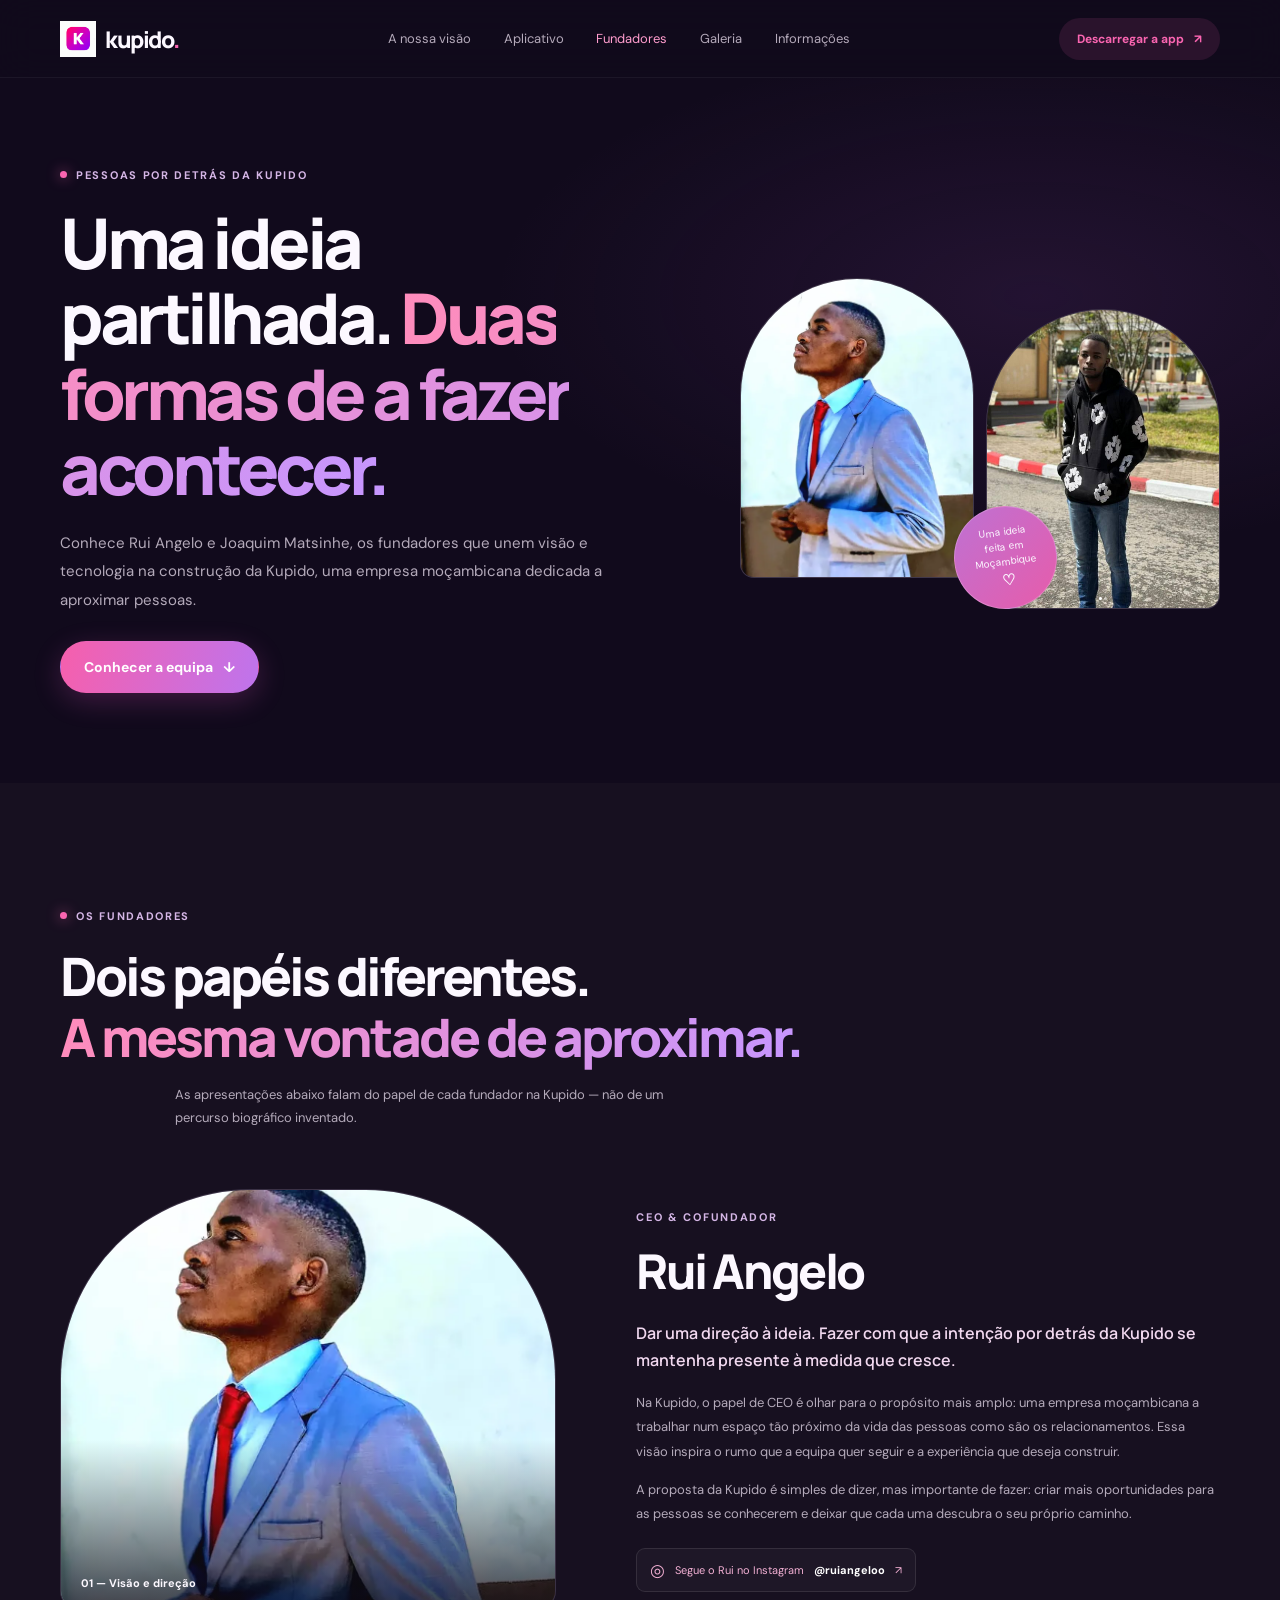
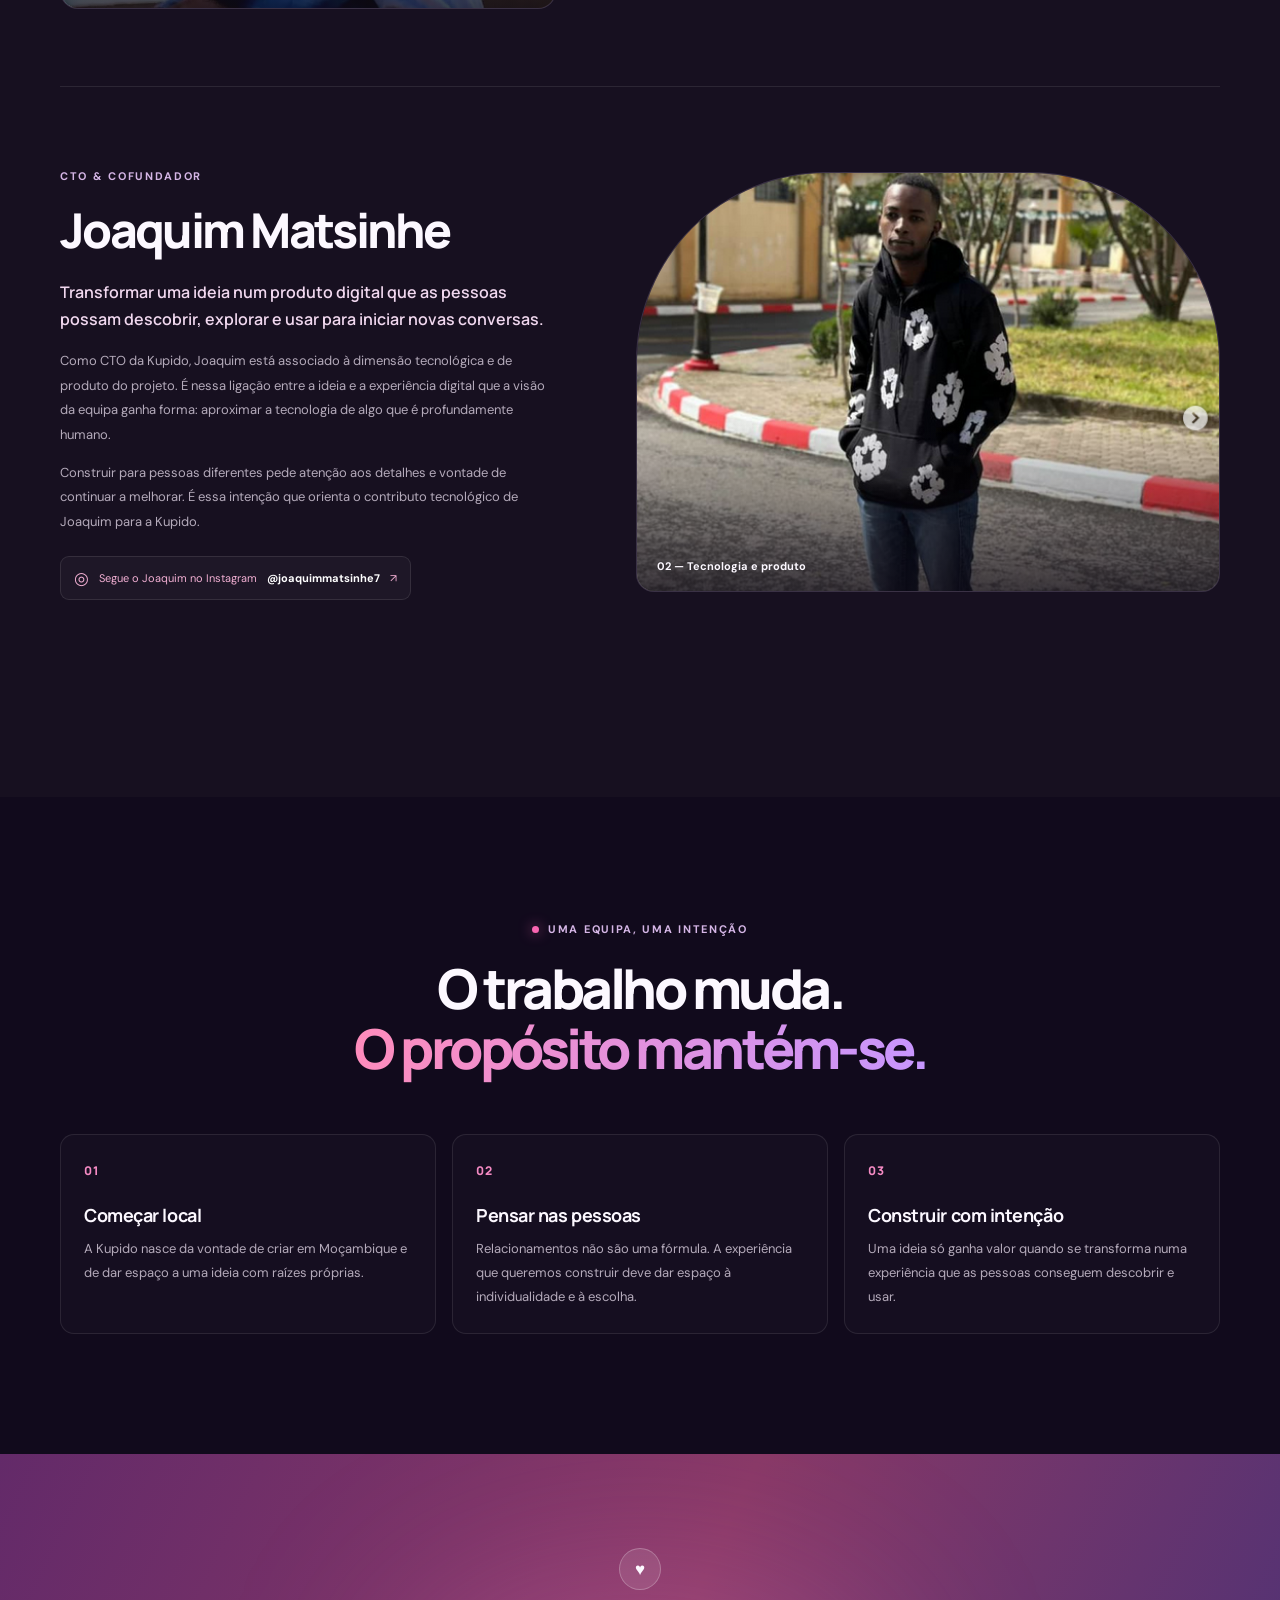
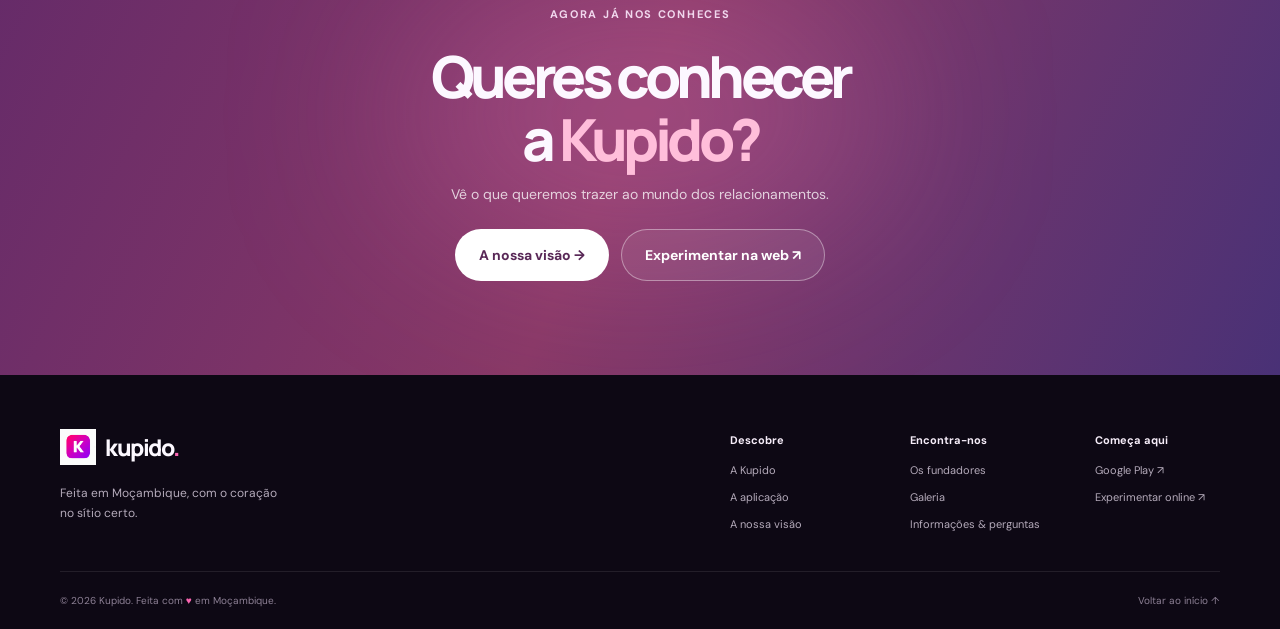
==== equipa.html @ 5e37ee98 "Add files via upload" ====
<!DOCTYPE html>
<html lang="pt-MZ">
<head>
  <meta charset="UTF-8">
  <meta name="viewport" content="width=device-width, initial-scale=1">
  <meta name="theme-color" content="#110a1c">
  <meta name="description" content="Conhece Rui Angelo, CEO da Kupido, e Joaquim Matsinhe, CTO. Dois fundadores moçambicanos a construir uma aplicação para aproximar pessoas.">
  <title>Os fundadores — Kupido</title>
  <link rel="icon" href="img-add/logo.ico">
  <link rel="preconnect" href="https://fonts.googleapis.com">
  <link rel="preconnect" href="https://fonts.gstatic.com" crossorigin>
  <link href="https://fonts.googleapis.com/css2?family=DM+Sans:wght@400;500;600;700&family=Manrope:wght@400;500;600;700;800&display=swap" rel="stylesheet">
  <link rel="stylesheet" href="styles.css">
  <script src="script.js" defer></script>
</head>
<body>
  <a class="skip-link" href="#conteudo">Saltar para o conteúdo</a>
  <header class="site-header"><div class="container header-inner">
    <a class="brand" href="index.html" aria-label="Kupido — início"><span class="brand-mark" aria-hidden="true"><svg viewBox="0 0 40 40" fill="none"><path d="M20 34S5 25.1 5 14.8A8.4 8.4 0 0 1 20 10a8.4 8.4 0 0 1 15 4.8C35 25.1 20 34 20 34Z" fill="currentColor"/><path d="m12.5 19.5 5 5 10-11" stroke="#190E24" stroke-width="2.8" stroke-linecap="round" stroke-linejoin="round"/></svg></span><span class="brand-name">kupido<span>.</span></span></a>
    <button class="menu-toggle" type="button" aria-label="Abrir menu" aria-expanded="false" aria-controls="site-nav"><span></span><span></span></button>
    <nav class="site-nav" id="site-nav" aria-label="Navegação principal"><a href="o-que-queremos.html">A nossa visão</a><a href="index.html#aplicativo">Aplicativo</a><a href="equipa.html" aria-current="page">Fundadores</a><a href="galeria.html">Galeria</a><a href="informacoes.html">Informações</a><div class="mobile-nav-actions"><a class="button button-primary" href="https://play.google.com/store/apps/details?id=com.kupidosocial.app&amp;pcampaignid=web_share" target="_blank" rel="noopener noreferrer">Google Play <span aria-hidden="true">↗</span></a><a class="button button-ghost" href="https://app-kupido-01.vercel.app/" target="_blank" rel="noopener noreferrer">Versão web <span aria-hidden="true">↗</span></a></div></nav>
    <a class="button button-small header-cta" href="https://play.google.com/store/apps/details?id=com.kupidosocial.app&amp;pcampaignid=web_share" target="_blank" rel="noopener noreferrer">Descarregar a app <span aria-hidden="true">↗</span></a>
  </div></header>
  <main id="conteudo">
    <section class="inner-hero team-hero"><div class="container inner-hero-grid"><div><p class="eyebrow"><span class="eyebrow-dot"></span> Pessoas por detrás da Kupido</p><h1>Uma ideia partilhada. <span class="accent-text">Duas formas de a fazer acontecer.</span></h1><p>Conhece Rui Angelo e Joaquim Matsinhe, os fundadores que unem visão e tecnologia na construção da Kupido, uma empresa moçambicana dedicada a aproximar pessoas.</p><a class="button button-primary" href="#fundadores">Conhecer a equipa <span aria-hidden="true">↓</span></a></div><div class="team-hero-visual"><img src="img-adim/CEO.png" alt="Rui Angelo, CEO da Kupido"><img src="img-adim/img-CTO.png" alt="Joaquim Matsinhe, CTO da Kupido"><span class="team-hero-badge">Uma ideia<br>feita em Moçambique <b>♡</b></span></div></div></section>
    <section class="section founders-section" id="fundadores"><div class="container"><div class="section-heading"><p class="eyebrow"><span class="eyebrow-dot"></span> Os fundadores</p><h2>Dois papéis diferentes.<br><span class="accent-text">A mesma vontade de aproximar.</span></h2><p>As apresentações abaixo falam do papel de cada fundador na Kupido — não de um percurso biográfico inventado.</p></div>
      <article class="founder-profile"><div class="founder-photo founder-photo-ceo"><img src="img-adim/CEO.png" alt="Retrato de Rui Angelo, CEO e cofundador da Kupido" loading="lazy"><span class="founder-photo-caption">01 — Visão e direção</span></div><div class="founder-copy"><p class="eyebrow">CEO &amp; cofundador</p><h3>Rui Angelo</h3><p class="founder-lead">Dar uma direção à ideia. Fazer com que a intenção por detrás da Kupido se mantenha presente à medida que cresce.</p><p>Na Kupido, o papel de CEO é olhar para o propósito mais amplo: uma empresa moçambicana a trabalhar num espaço tão próximo da vida das pessoas como são os relacionamentos. Essa visão inspira o rumo que a equipa quer seguir e a experiência que deseja construir.</p><p>A proposta da Kupido é simples de dizer, mas importante de fazer: criar mais oportunidades para as pessoas se conhecerem e deixar que cada uma descubra o seu próprio caminho.</p><a class="instagram-link" href="https://www.instagram.com/ruiangeloo/" target="_blank" rel="noopener noreferrer"><span class="instagram-icon" aria-hidden="true">◎</span> Segue o Rui no Instagram <strong>@ruiangeloo</strong><span aria-hidden="true">↗</span></a></div></article>
      <article class="founder-profile founder-profile-reverse"><div class="founder-photo founder-photo-cto"><img src="img-adim/img-CTO.png" alt="Retrato de Joaquim Matsinhe, CTO e cofundador da Kupido" loading="lazy"><span class="founder-photo-caption">02 — Tecnologia e produto</span></div><div class="founder-copy"><p class="eyebrow">CTO &amp; cofundador</p><h3>Joaquim Matsinhe</h3><p class="founder-lead">Transformar uma ideia num produto digital que as pessoas possam descobrir, explorar e usar para iniciar novas conversas.</p><p>Como CTO da Kupido, Joaquim está associado à dimensão tecnológica e de produto do projeto. É nessa ligação entre a ideia e a experiência digital que a visão da equipa ganha forma: aproximar a tecnologia de algo que é profundamente humano.</p><p>Construir para pessoas diferentes pede atenção aos detalhes e vontade de continuar a melhorar. É essa intenção que orienta o contributo tecnológico de Joaquim para a Kupido.</p><a class="instagram-link" href="https://www.instagram.com/joaquimmatsinhe7/" target="_blank" rel="noopener noreferrer"><span class="instagram-icon" aria-hidden="true">◎</span> Segue o Joaquim no Instagram <strong>@joaquimmatsinhe7</strong><span aria-hidden="true">↗</span></a></div></article>
    </div></section>
    <section class="section founders-values"><div class="container"><div class="section-heading centered-heading"><p class="eyebrow"><span class="eyebrow-dot"></span> Uma equipa, uma intenção</p><h2>O trabalho muda.<br><span class="accent-text">O propósito mantém-se.</span></h2></div><div class="founder-values-grid"><article><span>01</span><h3>Começar local</h3><p>A Kupido nasce da vontade de criar em Moçambique e de dar espaço a uma ideia com raízes próprias.</p></article><article><span>02</span><h3>Pensar nas pessoas</h3><p>Relacionamentos não são uma fórmula. A experiência que queremos construir deve dar espaço à individualidade e à escolha.</p></article><article><span>03</span><h3>Construir com intenção</h3><p>Uma ideia só ganha valor quando se transforma numa experiência que as pessoas conseguem descobrir e usar.</p></article></div></div></section>
    <section class="section section-cta"><div class="cta-glow" aria-hidden="true"></div><div class="container cta-inner"><span class="cta-heart" aria-hidden="true">♥</span><p class="eyebrow">Agora já nos conheces</p><h2>Queres conhecer<br>a <span>Kupido?</span></h2><p>Vê o que queremos trazer ao mundo dos relacionamentos.</p><div class="hero-actions cta-actions"><a class="button button-light" href="o-que-queremos.html">A nossa visão →</a><a class="button button-outline-light" href="https://app-kupido-01.vercel.app/" target="_blank" rel="noopener noreferrer">Experimentar na web ↗</a></div></div></section>
  </main>
  <footer class="site-footer"><div class="container"><div class="footer-main"><div class="footer-brand"><a class="brand" href="index.html" aria-label="Kupido — início"><span class="brand-mark" aria-hidden="true"><svg viewBox="0 0 40 40" fill="none"><path d="M20 34S5 25.1 5 14.8A8.4 8.4 0 0 1 20 10a8.4 8.4 0 0 1 15 4.8C35 25.1 20 34 20 34Z" fill="currentColor"/><path d="m12.5 19.5 5 5 10-11" stroke="#190E24" stroke-width="2.8" stroke-linecap="round" stroke-linejoin="round"/></svg></span><span class="brand-name">kupido<span>.</span></span></a><p>Feita em Moçambique, com o coração no sítio certo.</p></div><div class="footer-links"><div><p class="footer-label">Descobre</p><a href="index.html#sobre">A Kupido</a><a href="index.html#aplicativo">A aplicação</a><a href="o-que-queremos.html">A nossa visão</a></div><div><p class="footer-label">Encontra-nos</p><a href="equipa.html">Os fundadores</a><a href="galeria.html">Galeria</a><a href="informacoes.html">Informações &amp; perguntas</a></div><div><p class="footer-label">Começa aqui</p><a href="https://play.google.com/store/apps/details?id=com.kupidosocial.app&amp;pcampaignid=web_share" target="_blank" rel="noopener noreferrer">Google Play ↗</a><a href="https://app-kupido-01.vercel.app/" target="_blank" rel="noopener noreferrer">Experimentar online ↗</a></div></div></div><div class="footer-bottom"><p>© <span id="current-year">2025</span> Kupido. Feita com <span class="footer-heart" aria-label="amor">♥</span> em Moçambique.</p><a href="#conteudo">Voltar ao início ↑</a></div></div></footer>
</body>
</html>
---- styles.css ----
:root {
  color-scheme: dark;
  --bg: #110a1c;
  --bg-soft: #171020;
  --surface: #1b1425;
  --surface-light: #241a30;
  --text: #fcf8ff;
  --muted: #b4aaba;
  --pink: #fa65b1;
  --purple: #bd8aff;
  --line: rgb(255 255 255 / 9%);
  --font-body: "DM Sans", sans-serif;
  --font-display: "Manrope", sans-serif;
}

* { box-sizing: border-box; }
html { scroll-behavior: smooth; scroll-padding-top: 88px; }
body { margin: 0; background: var(--bg); color: var(--text); font-family: var(--font-body); font-size: 16px; -webkit-font-smoothing: antialiased; }
body.menu-open { overflow: hidden; }
img { display: block; width: 100%; height: 100%; object-fit: cover; }
a { color: inherit; text-decoration: none; }
button { color: inherit; font: inherit; }
.container { width: min(1160px, calc(100% - 64px)); margin-inline: auto; }
.section { position: relative; padding: 120px 0; }
.section-shell { position: relative; }
.skip-link { position: fixed; z-index: 100; top: 12px; left: 12px; padding: 12px 18px; transform: translateY(-160%); border-radius: 8px; background: var(--text); color: var(--bg); font-weight: 700; }
.skip-link:focus { transform: translateY(0); }

.site-header { position: sticky; z-index: 20; top: 0; height: 78px; border-bottom: 1px solid rgb(255 255 255 / 5%); background: rgb(17 10 28 / 90%); backdrop-filter: blur(18px); }
.header-inner { display: flex; height: 100%; align-items: center; justify-content: space-between; gap: 24px; }
.brand { display: inline-flex; flex: 0 0 auto; align-items: center; gap: 9px; }
.brand-mark { display: inline-flex; width: 36px; height: 36px; flex: 0 0 auto; align-items: center; background: url("img-add/logo.ico") center / contain no-repeat; }
.brand-mark svg { display: none; }
.brand-name { font-family: var(--font-display); font-size: 23px; font-weight: 800; letter-spacing: -1.5px; }
.brand-name > span { color: var(--pink); }
.site-nav { display: flex; align-items: center; gap: clamp(18px, 2.55vw, 34px); }
.site-nav a, .footer-links a { color: var(--muted); font-size: 13px; transition: color .2s ease; }
.site-nav a:hover, .site-nav a.is-active, .footer-links a:hover { color: var(--text); }
.button { display: inline-flex; min-height: 52px; align-items: center; justify-content: center; gap: 10px; padding: 0 23px; border: 1px solid transparent; border-radius: 999px; font-size: 14px; font-weight: 700; transition: transform .2s ease, background .2s ease, border-color .2s ease, box-shadow .2s ease; }
.button:hover { transform: translateY(-2px); }
.button-small { min-height: 42px; padding-inline: 17px; background: rgb(250 101 177 / 11%); color: var(--pink); font-size: 12px; }
.button-small:hover { background: rgb(250 101 177 / 19%); }
.button-primary { background: linear-gradient(105deg, #f65fac, #be74ed); box-shadow: 0 8px 28px rgb(220 82 190 / 23%); color: #fff; }
.button-primary:hover { box-shadow: 0 12px 34px rgb(220 82 190 / 35%); }
.button-icon { width: 19px; height: 19px; }
.button-ghost { border-color: rgb(255 255 255 / 16%); background: rgb(255 255 255 / 3%); color: var(--text); }
.button-ghost:hover { border-color: rgb(250 101 177 / 55%); background: rgb(255 255 255 / 6%); }
.menu-toggle { display: none; }
.mobile-nav-actions { display: none; }
.site-nav a[aria-current="page"] { color: #ff9dcd; }

.hero { min-height: min(760px, calc(100svh - 78px)); overflow: hidden; background: radial-gradient(ellipse at 82% 41%, rgb(105 46 121 / 12%), transparent 32%), var(--bg); }
.hero-grid { position: relative; z-index: 1; display: grid; min-height: min(760px, calc(100svh - 78px)); grid-template-columns: 1.06fr .94fr; align-items: center; gap: 40px; padding-top: 28px; padding-bottom: 54px; }
.hero-glow { position: absolute; width: 380px; height: 380px; border-radius: 50%; filter: blur(100px); pointer-events: none; }
.hero-glow-one { top: 13%; right: -130px; background: rgb(184 76 214 / 12%); }
.hero-glow-two { bottom: -230px; left: 26%; background: rgb(250 101 177 / 8%); }
.eyebrow { display: inline-flex; align-items: center; gap: 9px; margin: 0 0 23px; color: #d5b6e6; font-size: 11px; font-weight: 700; letter-spacing: 1.7px; text-transform: uppercase; }
.eyebrow-dot { width: 7px; height: 7px; border-radius: 50%; background: var(--pink); box-shadow: 0 0 13px rgb(250 101 177 / 72%); }
h1, h2, h3, p, figure, blockquote { margin-top: 0; }
.hero h1, .section-heading h2, .section-copy h2, .faq-intro h2, .cta-inner h2 { margin-bottom: 23px; font-family: var(--font-display); font-size: clamp(46px, 5.3vw, 69px); font-weight: 800; letter-spacing: -4.6px; line-height: 1.09; }
.accent-text { background: linear-gradient(100deg, #ff8cbb, #c696ff); background-clip: text; -webkit-text-fill-color: transparent; }
.hero-description { max-width: 460px; margin-bottom: 30px; color: var(--muted); font-size: 16px; line-height: 1.8; }
.hero-actions { display: flex; flex-wrap: wrap; gap: 12px; }
.hero-note { display: flex; align-items: center; gap: 8px; margin-top: 27px; color: #a699ae; font-size: 12px; }
.note-heart { color: var(--pink); font-size: 15px; }
.note-divider { color: #685876; }
.hero-visual { position: relative; width: min(100%, 470px); height: 520px; justify-self: end; }
.hero-image-frame { position: absolute; inset: 14px 48px 38px 38px; overflow: hidden; border: 1px solid rgb(255 255 255 / 13%); border-radius: 48% 48% 30px 30px; background: #27192d; box-shadow: 0 20px 90px rgb(211 72 173 / 16%); transform: rotate(2deg); }
.hero-image-frame img { filter: saturate(.9); }
.image-shimmer { position: absolute; inset: 45% 0 0; background: linear-gradient(transparent, rgb(17 10 28 / 66%)); }
.visual-orbit { position: absolute; z-index: -1; border: 1px solid rgb(224 144 255 / 20%); border-radius: 50%; }
.orbit-one { inset: -2px 13px 25px 4px; transform: rotate(-12deg); }
.orbit-two { inset: 27px -5px 9px 34px; border-color: rgb(250 101 177 / 14%); transform: rotate(19deg); }
.floating-card { position: absolute; display: flex; align-items: center; gap: 12px; padding: 13px 16px; border: 1px solid rgb(255 255 255 / 9%); border-radius: 14px; background: rgb(31 23 43 / 92%); box-shadow: 0 12px 36px rgb(0 0 0 / 28%); backdrop-filter: blur(12px); }
.floating-card strong, .floating-card small { display: block; white-space: nowrap; }
.floating-card strong { margin-bottom: 4px; font-size: 11px; }
.floating-card small { color: #b7aabe; font-size: 10px; }
.floating-message { top: 80px; right: -24px; }
.floating-icon { display: grid; width: 32px; height: 32px; place-items: center; border-radius: 10px; background: rgb(250 101 177 / 14%); color: #ff86bf; }
.floating-match { bottom: 99px; left: -12px; }
.match-hearts { color: var(--pink); font-size: 16px; letter-spacing: 2px; }
.hero-image-caption { position: absolute; right: 42px; bottom: 52px; color: #fff; font-family: var(--font-display); font-size: 12px; font-weight: 600; letter-spacing: .25px; }
.hero-image-caption span { margin-left: 6px; color: var(--pink); }
.scroll-cue { position: absolute; bottom: 20px; left: 50%; display: flex; align-items: center; gap: 10px; transform: translateX(-50%); color: #8c7f94; font-size: 10px; letter-spacing: .6px; }
.scroll-cue span { position: relative; width: 16px; height: 24px; border: 1px solid #887592; border-radius: 10px; }
.scroll-cue span::after { position: absolute; top: 5px; left: 6px; width: 2px; height: 5px; border-radius: 2px; background: var(--pink); content: ""; animation: scroll-hint 1.5s ease-in-out infinite; }
@keyframes scroll-hint { 0%, 100% { transform: translateY(0); opacity: .45; } 50% { transform: translateY(5px); opacity: 1; } }

.section-about { overflow: hidden; background: var(--bg-soft); }
.about-grid { display: grid; grid-template-columns: 1fr .9fr; align-items: center; gap: 95px; }
.section-copy h2, .section-heading h2, .faq-intro h2 { font-size: clamp(38px, 4.4vw, 55px); letter-spacing: -3.5px; }
.section-copy > p:not(.eyebrow), .faq-intro > p:not(.eyebrow) { max-width: 500px; margin-bottom: 17px; color: var(--muted); font-size: 14px; line-height: 1.9; }
.text-link { display: inline-flex; align-items: center; gap: 10px; margin-top: 14px; color: #f7a1d1; font-size: 13px; font-weight: 700; transition: gap .2s ease; }
.text-link:hover { gap: 15px; }
.about-visual { position: relative; min-height: 430px; }
.about-image-main { position: absolute; top: 3px; right: 18px; width: 74%; height: 370px; overflow: hidden; border: 1px solid rgb(255 255 255 / 11%); border-radius: 180px 180px 20px 20px; background: var(--surface-light); }
.about-image-small { position: absolute; bottom: -5px; left: 0; width: 44%; height: 205px; overflow: hidden; border: 6px solid var(--bg-soft); border-radius: 20px; background: var(--surface-light); }
.about-stamp { position: absolute; right: -8px; bottom: 17px; display: grid; width: 109px; height: 109px; align-content: center; justify-items: center; border: 1px solid rgb(255 255 255 / 14%); border-radius: 50%; background: linear-gradient(145deg, #c27ce2, #f165a9); text-align: center; transform: rotate(9deg); }
.about-stamp > span { margin-bottom: 3px; font-size: 18px; }
.about-stamp strong { font-family: var(--font-display); font-size: 11px; line-height: 1.4; }
.about-sparkle { position: absolute; color: #ed8cca; }
.sparkle-one { top: -8px; left: 36px; font-size: 21px; }
.sparkle-two { top: 87px; right: -4px; color: #b991ff; font-size: 15px; }

.section-app { background: var(--bg); }
.section-heading { max-width: 600px; }
.centered-heading { margin: 0 auto 55px; text-align: center; }
.centered-heading .eyebrow { justify-content: center; }
.section-heading h2 { margin-bottom: 17px; }
.section-heading > p:last-child { max-width: 495px; margin-inline: auto; color: var(--muted); font-size: 14px; line-height: 1.8; }
.feature-grid { display: grid; grid-template-columns: repeat(3, 1fr); gap: 20px; }
.feature-card { position: relative; min-height: 260px; padding: 28px 25px; overflow: hidden; border: 1px solid var(--line); border-radius: 18px; background: linear-gradient(145deg, rgb(255 255 255 / 3%), rgb(255 255 255 / .5%)); transition: transform .25s ease, border-color .25s ease; }
.feature-card:hover { transform: translateY(-5px); border-color: rgb(250 101 177 / 32%); }
.feature-card-raised { transform: translateY(-16px); border-color: rgb(191 130 243 / 21%); background: radial-gradient(ellipse at 15% 2%, rgb(177 101 206 / 12%), transparent 52%), var(--surface); }
.feature-card-raised:hover { transform: translateY(-21px); }
.feature-icon { display: grid; width: 48px; height: 48px; margin-bottom: 24px; place-items: center; border: 1px solid rgb(255 255 255 / 8%); border-radius: 14px; }
.feature-icon svg { width: 29px; height: 29px; }
.icon-pink { background: rgb(250 101 177 / 11%); color: #ff80ba; }
.icon-purple { background: rgb(184 138 255 / 12%); color: #c395ff; }
.icon-gold { background: rgb(255 198 114 / 10%); color: #f4c27c; }
.feature-number { position: absolute; top: 39px; right: 25px; color: #65556f; font-family: var(--font-display); font-size: 12px; font-weight: 700; }
.feature-card h3 { margin-bottom: 11px; font-family: var(--font-display); font-size: 17px; font-weight: 700; letter-spacing: -.45px; }
.feature-card p { margin: 0; color: var(--muted); font-size: 13px; line-height: 1.8; }
.app-bottom-cta { display: flex; align-items: center; justify-content: center; gap: 23px; margin-top: 39px; }
.app-bottom-cta p { margin: 0; color: var(--muted); font-size: 13px; }
.app-bottom-cta .button { min-height: 45px; font-size: 12px; }

.section-quote { overflow: hidden; padding-block: 105px; background: #1a1023; text-align: center; }
.quote-glow, .cta-glow { position: absolute; top: 50%; left: 50%; width: 500px; height: 280px; transform: translate(-50%, -50%); border-radius: 50%; background: rgb(173 93 202 / 14%); filter: blur(90px); pointer-events: none; }
.quote-inner { position: relative; z-index: 1; max-width: 830px; }
.quote-inner .eyebrow { justify-content: center; }
.quote-mark { display: block; height: 65px; color: #f278bd; font-family: Georgia, serif; font-size: 92px; line-height: 1; }
.quote-inner blockquote { margin: 8px 0 19px; font-family: var(--font-display); font-size: clamp(32px, 4vw, 46px); font-weight: 700; letter-spacing: -2.2px; line-height: 1.3; }
.quote-caption { max-width: 535px; margin: 0 auto; color: var(--muted); font-size: 13px; line-height: 1.9; }
.value-pills { display: flex; flex-wrap: wrap; justify-content: center; gap: 10px; margin-top: 28px; }
.value-pills span { padding: 9px 16px; border: 1px solid rgb(255 255 255 / 12%); border-radius: 99px; color: #e0d5e7; font-size: 11px; }

.section-gallery { background: var(--bg-soft); }
.gallery-heading { display: flex; align-items: end; justify-content: space-between; gap: 40px; margin-bottom: 36px; }
.gallery-heading .section-heading { max-width: 610px; }
.gallery-heading .eyebrow { margin-bottom: 19px; }
.gallery-heading h2 { max-width: 590px; margin-bottom: 0; font-size: clamp(34px, 4.2vw, 50px); }
.gallery-heading > p { max-width: 285px; margin: 0 0 5px; color: var(--muted); font-size: 13px; line-height: 1.8; }
.gallery-grid { display: grid; grid-template-columns: repeat(4, 1fr); grid-auto-rows: 195px; gap: 13px; }
.gallery-item { position: relative; min-width: 0; margin: 0; overflow: hidden; border: 1px solid rgb(255 255 255 / 7%); border-radius: 12px; background: var(--surface); }
.gallery-item::after { position: absolute; inset: 35% 0 0; background: linear-gradient(transparent, rgb(11 7 16 / 78%)); content: ""; }
.gallery-item img { transition: transform .5s ease; }
.gallery-item:hover img { transform: scale(1.045); }
.gallery-item figcaption { position: absolute; z-index: 1; right: 13px; bottom: 13px; left: 13px; display: flex; align-items: center; justify-content: space-between; gap: 8px; font-size: 11px; font-weight: 600; }
.gallery-item figcaption span { color: #ff8dc4; }
.gallery-item-tall { grid-row: span 2; }
.gallery-item-wide { grid-column: span 2; }

.section-team { background: var(--bg); }
.section-team .centered-heading { margin-bottom: 46px; }
.team-grid { display: grid; max-width: 800px; grid-template-columns: repeat(2, 1fr); gap: 22px; margin: 0 auto; }
.team-card { overflow: hidden; border: 1px solid var(--line); border-radius: 17px; background: linear-gradient(150deg, rgb(255 255 255 / 3%), transparent); }
.team-photo { position: relative; height: 300px; overflow: hidden; background: #241831; }
.team-photo::after { position: absolute; inset: 55% 0 0; background: linear-gradient(transparent, rgb(12 8 19 / 65%)); content: ""; }
.team-photo img { object-position: center 34%; transition: transform .45s ease; }
.team-card:hover .team-photo img { transform: scale(1.035); }
.team-photo-label { position: absolute; z-index: 1; bottom: 15px; left: 17px; padding: 7px 11px; border: 1px solid rgb(255 255 255 / 17%); border-radius: 50px; background: rgb(18 12 26 / 64%); backdrop-filter: blur(8px); font-size: 10px; }
.team-info { display: flex; align-items: center; justify-content: space-between; padding: 19px 19px 20px; }
.team-info h3 { margin-bottom: 5px; font-family: var(--font-display); font-size: 15px; }
.team-info p { margin: 0; color: var(--muted); font-size: 12px; }
.team-heart { display: grid; width: 35px; height: 35px; place-items: center; border-radius: 50%; background: rgb(250 101 177 / 10%); color: var(--pink); }

.section-faq { background: var(--bg-soft); }
.faq-grid { display: grid; grid-template-columns: .76fr 1.24fr; gap: 92px; }
.faq-intro h2 { margin-bottom: 19px; }
.faq-intro > p:not(.eyebrow) { max-width: 360px; }
.faq-list { border-top: 1px solid var(--line); }
.faq-item { border-bottom: 1px solid var(--line); }
.faq-item h3 { margin: 0; }
.faq-question { display: flex; width: 100%; min-height: 70px; align-items: center; justify-content: space-between; gap: 20px; padding: 15px 1px; border: 0; background: transparent; text-align: left; font-family: var(--font-display); font-size: 14px; font-weight: 650; cursor: pointer; }
.faq-toggle { position: relative; flex: 0 0 26px; width: 26px; height: 26px; border: 1px solid rgb(255 255 255 / 15%); border-radius: 50%; }
.faq-toggle::before, .faq-toggle::after { position: absolute; top: 11px; left: 7px; width: 10px; height: 1px; background: #ed9dce; content: ""; transition: transform .2s ease; }
.faq-toggle::after { transform: rotate(90deg); }
.faq-question[aria-expanded="true"] .faq-toggle::after { transform: rotate(0); }
.faq-answer p { max-width: 530px; margin: -2px 45px 19px 1px; color: var(--muted); font-size: 13px; line-height: 1.8; }

.section-cta { overflow: hidden; padding-block: 94px; background: linear-gradient(115deg, #632a69, #883866 50%, #493176); text-align: center; }
.cta-glow { background: rgb(247 133 203 / 23%); }
.cta-inner { position: relative; z-index: 1; }
.cta-heart { display: inline-grid; width: 42px; height: 42px; margin-bottom: 17px; place-items: center; border: 1px solid rgb(255 255 255 / 24%); border-radius: 50%; background: rgb(255 255 255 / 10%); font-size: 17px; }
.cta-inner .eyebrow { display: flex; justify-content: center; color: #f1d8ee; }
.cta-inner h2 { margin-bottom: 14px; font-size: clamp(40px, 5vw, 58px); }
.cta-inner h2 span { color: #ffbeda; }
.cta-inner > p:not(.eyebrow) { margin-bottom: 26px; color: rgb(255 255 255 / 76%); font-size: 14px; }
.cta-actions { justify-content: center; }
.button-light { background: #fff; color: #592857; }
.button-light:hover { background: #ffedf6; box-shadow: 0 10px 26px rgb(31 10 38 / 17%); }
.button-outline-light { border-color: rgb(255 255 255 / 39%); background: rgb(255 255 255 / 7%); color: #fff; }
.button-outline-light:hover { background: rgb(255 255 255 / 15%); }

.site-footer { padding: 54px 0 0; background: #0d0814; }
.footer-main { display: flex; justify-content: space-between; gap: 45px; padding-bottom: 40px; }
.footer-brand > p { max-width: 230px; margin: 13px 0 0; color: var(--muted); font-size: 12px; line-height: 1.7; }
.footer-links { display: grid; grid-template-columns: repeat(3, minmax(125px, auto)); gap: 55px; }
.footer-links > div { display: flex; flex-direction: column; align-items: flex-start; gap: 13px; }
.footer-label { margin: 4px 0 3px; color: #f6edf9; font-size: 11px; font-weight: 700; }
.footer-links a { font-size: 11px; }
.footer-bottom { display: flex; min-height: 58px; align-items: center; justify-content: space-between; gap: 18px; border-top: 1px solid var(--line); }
.footer-bottom p, .footer-bottom a { margin: 0; color: #8d8095; font-size: 10px; }
.footer-heart { color: var(--pink); }
.footer-bottom a:hover { color: var(--text); }
.site-nav a[aria-current="page"] { color: #ff9dcd; }
.team-info { gap: 12px; }
.team-info > div { min-width: 0; }
.team-instagram { flex: 0 0 auto; color: #eda3d0; font-size: 10px; font-weight: 700; }
.team-instagram:hover { color: #fff; }
.team-more { margin: 20px 0 0; text-align: center; }

.inner-hero { position: relative; overflow: hidden; padding: 84px 0 90px; background: radial-gradient(ellipse at 81% 31%, rgb(130 64 161 / 16%), transparent 37%), var(--bg); }
.inner-hero-grid { position: relative; z-index: 1; display: grid; grid-template-columns: 1fr .82fr; align-items: center; gap: 65px; }
.inner-hero h1 { max-width: 680px; margin-bottom: 22px; font-family: var(--font-display); font-size: clamp(47px, 5.7vw, 70px); font-weight: 800; letter-spacing: -4.5px; line-height: 1.08; }
.inner-hero-grid > div:first-child > p:not(.eyebrow) { max-width: 555px; margin-bottom: 27px; color: var(--muted); font-size: 15px; line-height: 1.9; }
.inner-hero-image { position: relative; height: 355px; overflow: hidden; border: 1px solid rgb(255 255 255 / 12%); border-radius: 45% 45% 18px 18px; background: var(--surface); box-shadow: 0 20px 80px rgb(198 94 206 / 15%); }
.inner-hero-image img { filter: saturate(.87); }
.inner-hero-image > span { position: absolute; right: 0; bottom: 0; left: 0; padding: 35px 20px 18px; background: linear-gradient(transparent, rgb(13 8 20 / 85%)); font-family: var(--font-display); font-size: 12px; font-weight: 600; }
.vision-purpose { background: var(--bg-soft); }
.purpose-grid { display: grid; grid-template-columns: 1fr 1fr; align-items: start; gap: 82px; }
.purpose-grid h2, .info-about-grid h2, .info-values-grid h2, .info-faq-grid h2 { margin: 0; font-family: var(--font-display); font-size: clamp(37px, 4.3vw, 53px); font-weight: 800; letter-spacing: -3.4px; line-height: 1.16; }
.purpose-copy { padding-top: 15px; }
.purpose-copy p, .info-about-grid > div:first-child > p:not(.eyebrow), .info-values-grid > div:first-child > p:not(.eyebrow), .info-faq-grid > div:first-child > p:not(.eyebrow) { margin-bottom: 17px; color: var(--muted); font-size: 14px; line-height: 1.95; }
.vision-pillars { background: var(--bg); }
.pillar-grid { display: grid; grid-template-columns: repeat(2, 1fr); gap: 16px; }
.pillar-card { position: relative; min-height: 245px; padding: 27px 28px; overflow: hidden; border: 1px solid var(--line); border-radius: 16px; background: linear-gradient(140deg, rgb(255 255 255 / 3%), rgb(255 255 255 / .4%)); }
.pillar-card:nth-child(2), .pillar-card:nth-child(3) { background: radial-gradient(ellipse at 10% 0%, rgb(198 97 172 / 10%), transparent 55%), var(--surface); }
.pillar-icon { display: grid; width: 43px; height: 43px; margin-bottom: 21px; place-items: center; border: 1px solid rgb(250 101 177 / 20%); border-radius: 13px; background: rgb(250 101 177 / 8%); color: #ff91c7; font-size: 21px; }
.pillar-index { position: absolute; top: 41px; right: 24px; color: #84758c; font-size: 9px; font-weight: 700; letter-spacing: 1.3px; }
.pillar-card h3, .steps-grid h3, .founder-values-grid h3 { margin-bottom: 10px; font-family: var(--font-display); font-size: 18px; letter-spacing: -.45px; }
.pillar-card p, .steps-grid p, .founder-values-grid p { margin: 0; color: var(--muted); font-size: 13px; line-height: 1.85; }
.vision-statement { overflow: hidden; background: #1a1023; text-align: center; }
.statement-inner { position: relative; max-width: 850px; }
.statement-inner .eyebrow { justify-content: center; }
.statement-inner blockquote { margin: 9px 0 20px; font-family: var(--font-display); font-size: clamp(34px, 4.4vw, 50px); font-weight: 750; letter-spacing: -2.5px; line-height: 1.3; }
.statement-inner > p:last-child { max-width: 580px; margin: 0 auto; color: var(--muted); font-size: 13px; line-height: 1.85; }
.vision-steps { background: var(--bg-soft); }
.steps-grid { display: grid; grid-template-columns: repeat(3, 1fr); gap: 16px; }
.steps-grid article, .founder-values-grid article { min-height: 199px; padding: 24px 23px; border: 1px solid var(--line); border-radius: 14px; background: rgb(255 255 255 / 2%); }
.steps-grid article > span, .founder-values-grid article > span { display: inline-flex; margin-bottom: 24px; color: #f48ac3; font-family: var(--font-display); font-size: 12px; font-weight: 800; letter-spacing: 1px; }
.vision-cta { display: flex; align-items: center; justify-content: center; gap: 22px; margin-top: 35px; }
.vision-cta p { margin: 0; color: var(--muted); font-size: 13px; }
.vision-cta .button { min-height: 45px; font-size: 12px; }

.team-hero .inner-hero-grid { grid-template-columns: 1fr .78fr; }
.team-hero-visual { position: relative; display: grid; min-height: 380px; grid-template-columns: 1fr 1fr; align-items: center; gap: 12px; }
.team-hero-visual > img { height: 300px; border: 1px solid rgb(255 255 255 / 12%); border-radius: 150px 150px 18px 18px; background: var(--surface-light); object-position: center 25%; }
.team-hero-visual > img:nth-child(2) { margin-top: 63px; }
.team-hero-badge { position: absolute; right: 34%; bottom: 9px; display: grid; width: 103px; height: 103px; align-content: center; justify-items: center; border: 1px solid rgb(255 255 255 / 20%); border-radius: 50%; background: linear-gradient(140deg, #be71d3, #e75caa); font-size: 10px; line-height: 1.5; text-align: center; transform: rotate(-8deg); }
.team-hero-badge strong { font-weight: 800; }
.team-hero-badge b { font-size: 15px; }
.founders-section { background: var(--bg-soft); }
.founders-section > .container > .section-heading { max-width: 770px; margin-bottom: 59px; }
.founders-section .section-heading h2 { margin-bottom: 15px; font-family: var(--font-display); font-size: clamp(37px, 4.3vw, 53px); font-weight: 800; letter-spacing: -3px; line-height: 1.15; }
.founders-section .section-heading > p:last-child { max-width: 540px; color: var(--muted); font-size: 13px; line-height: 1.8; }
.founder-profile { display: grid; grid-template-columns: .85fr 1fr; align-items: center; gap: 80px; padding: 0 0 77px; }
.founder-profile + .founder-profile { padding-top: 77px; border-top: 1px solid var(--line); }
.founder-profile-reverse .founder-photo { order: 2; }
.founder-profile-reverse .founder-copy { order: 1; }
.founder-photo { position: relative; height: 420px; overflow: hidden; border: 1px solid rgb(255 255 255 / 10%); border-radius: 190px 190px 18px 18px; background: var(--surface-light); }
.founder-photo img { object-position: center 28%; }
.founder-photo::after { position: absolute; inset: 60% 0 0; background: linear-gradient(transparent, rgb(12 8 19 / 77%)); content: ""; }
.founder-photo-caption { position: absolute; z-index: 1; bottom: 18px; left: 20px; font-size: 11px; font-weight: 700; }
.founder-copy .eyebrow { margin-bottom: 14px; }
.founder-copy > h3 { margin-bottom: 17px; font-family: var(--font-display); font-size: clamp(35px, 4vw, 48px); font-weight: 800; letter-spacing: -2.7px; }
.founder-copy > p:not(.eyebrow) { color: var(--muted); font-size: 13px; line-height: 1.9; }
.founder-copy > .founder-lead { color: #f1d8ef !important; font-family: var(--font-display); font-size: 16px !important; font-weight: 600; line-height: 1.7 !important; }
.instagram-link { display: inline-flex; align-items: center; gap: 10px; margin-top: 8px; padding: 10px 13px; border: 1px solid rgb(255 255 255 / 10%); border-radius: 9px; background: rgb(255 255 255 / 3%); color: #f3b0d4; font-size: 11px; transition: background .2s ease, border-color .2s ease; }
.instagram-link:hover { border-color: rgb(240 118 187 / 40%); background: rgb(250 101 177 / 9%); }
.instagram-link strong { color: #fff; }
.instagram-icon { font-size: 17px; }
.founders-values { background: var(--bg); }
.founder-values-grid { display: grid; grid-template-columns: repeat(3, 1fr); gap: 16px; }
.founder-values-grid article { min-height: 190px; }

.gallery-hero { padding-block: 88px 72px; }
.gallery-hero-inner { position: relative; z-index: 1; max-width: 770px; text-align: center; }
.gallery-hero-inner .eyebrow { justify-content: center; }
.gallery-hero h1 { margin-bottom: 18px; font-size: clamp(47px, 5.8vw, 70px); }
.gallery-hero-inner > p:not(.eyebrow) { max-width: 590px; margin: 0 auto; color: var(--muted); font-size: 14px; line-height: 1.9; }
.gallery-count { display: inline-flex; align-items: center; gap: 10px; margin-top: 25px; color: #a99caf; font-size: 11px; }
.gallery-count > span { color: #ff91c5; font-family: var(--font-display); font-size: 19px; font-weight: 800; }
.gallery-count i { width: 4px; height: 4px; border-radius: 50%; background: #bb82d5; }
.gallery-hero-glow { position: absolute; top: 0; left: 50%; width: 450px; height: 220px; transform: translateX(-50%); border-radius: 50%; background: rgb(190 91 193 / 14%); filter: blur(85px); }
.full-gallery-section { padding-top: 37px; background: var(--bg-soft); }
.gallery-toolbar { display: flex; align-items: center; justify-content: space-between; gap: 20px; margin-bottom: 25px; }
.gallery-toolbar .eyebrow { margin: 0; }
.gallery-filters { display: flex; flex-wrap: wrap; gap: 8px; }
.gallery-filter { display: inline-flex; min-height: 37px; align-items: center; gap: 9px; padding: 0 13px; border: 1px solid var(--line); border-radius: 99px; background: transparent; color: var(--muted); font-size: 11px; cursor: pointer; transition: color .2s ease, background .2s ease, border-color .2s ease; }
.gallery-filter > span { color: #85778e; font-size: 9px; }
.gallery-filter:hover, .gallery-filter.is-selected { border-color: rgb(246 112 184 / 40%); background: rgb(250 101 177 / 10%); color: #ffd9ed; }
.full-gallery-grid { display: grid; grid-auto-flow: dense; grid-template-columns: repeat(4, minmax(0, 1fr)); grid-auto-rows: 218px; gap: 14px; }
.full-gallery-card { min-width: 0; margin: 0; overflow: hidden; border: 1px solid var(--line); border-radius: 12px; background: var(--surface); transition: opacity .2s ease, transform .2s ease; }
.full-gallery-card.is-hidden { display: none; }
.lightbox-trigger { position: relative; display: block; width: 100%; height: calc(100% - 52px); padding: 0; overflow: hidden; border: 0; background: #21172b; cursor: zoom-in; }
.lightbox-trigger::after { position: absolute; inset: 45% 0 0; background: linear-gradient(transparent, rgb(10 6 15 / 45%)); content: ""; pointer-events: none; }
.lightbox-trigger img { transition: transform .45s ease; }
.lightbox-trigger:hover img { transform: scale(1.045); }
.gallery-expand { position: absolute; z-index: 1; top: 11px; right: 11px; display: grid; width: 31px; height: 31px; place-items: center; border: 1px solid rgb(255 255 255 / 20%); border-radius: 50%; background: rgb(18 11 26 / 69%); color: #fff; opacity: 0; transform: translateY(3px); transition: opacity .2s ease, transform .2s ease; }
.lightbox-trigger:hover .gallery-expand, .lightbox-trigger:focus-visible .gallery-expand { opacity: 1; transform: translateY(0); }
.full-gallery-card > figcaption { display: flex; min-height: 51px; flex-direction: column; justify-content: center; gap: 3px; padding: 7px 12px; }
.full-gallery-card > figcaption > span { overflow: hidden; font-size: 11px; font-weight: 700; text-overflow: ellipsis; white-space: nowrap; }
.full-gallery-card > figcaption > small { color: #aa9eb1; font-size: 9px; }
.full-gallery-tall { grid-row: span 2; }
.gallery-empty { padding: 36px; color: var(--muted); text-align: center; }
.lightbox-dialog { width: min(980px, calc(100% - 32px)); max-width: none; max-height: calc(100% - 32px); padding: 0; overflow: visible; border: 1px solid rgb(255 255 255 / 13%); border-radius: 16px; background: #100a18; color: #fff; }
.lightbox-dialog::backdrop { background: rgb(5 3 9 / 89%); backdrop-filter: blur(7px); }
.lightbox-shell { position: relative; display: grid; grid-template-columns: 46px minmax(0, 1fr) 46px; align-items: center; gap: 10px; padding: 22px 16px 13px; }
.lightbox-shell > figure { min-width: 0; margin: 0; }
.lightbox-image { width: 100%; max-height: calc(100svh - 118px); object-fit: contain; }
.lightbox-caption { min-height: 37px; padding: 10px 6px 3px; color: #e8dae9; font-size: 12px; text-align: center; }
.lightbox-shell > button { display: grid; width: 40px; height: 40px; place-items: center; border: 1px solid rgb(255 255 255 / 17%); border-radius: 50%; background: rgb(255 255 255 / 5%); color: #fff; font-size: 19px; cursor: pointer; }
.lightbox-shell > button:hover { background: rgb(250 101 177 / 17%); }
.lightbox-shell .lightbox-close { position: absolute; z-index: 1; top: -12px; right: -12px; width: 34px; height: 34px; background: #2a1b32; font-size: 23px; }

.info-hero-grid { grid-template-columns: 1fr .58fr; }
.info-hero-art { position: relative; display: grid; min-height: 285px; align-content: center; justify-items: center; overflow: hidden; border: 1px solid rgb(255 255 255 / 10%); border-radius: 47% 47% 20px 20px; background: radial-gradient(circle at 50% 38%, rgb(228 102 181 / 18%), transparent 51%), linear-gradient(145deg, #24162e, #171020); color: #e7d8ec; font-size: 13px; text-align: center; line-height: 1.8; }
.info-hero-art > strong { color: #fff; }
.info-hero-art > span:last-child strong { color: #fff; font-family: var(--font-display); font-size: 23px; }
.info-art-heart { position: absolute; top: 22px; left: 25%; color: #fa65b1; font-size: 44px; }
.info-art-star { position: absolute; top: 47px; right: 21%; color: #c291f3; font-size: 26px; }
.info-quick-section { background: var(--bg-soft); }
.info-link-grid { display: grid; grid-template-columns: repeat(3, 1fr); gap: 15px; margin-top: 35px; }
.info-link-card { display: flex; min-height: 195px; flex-direction: column; align-items: flex-start; padding: 21px 20px; border: 1px solid var(--line); border-radius: 14px; background: rgb(255 255 255 / 2%); transition: transform .2s ease, border-color .2s ease, background .2s ease; }
.info-link-card:hover { transform: translateY(-4px); border-color: rgb(248 113 184 / 37%); background: rgb(250 101 177 / 5%); }
.info-card-icon { display: grid; width: 36px; height: 36px; margin-bottom: 14px; place-items: center; border-radius: 11px; background: rgb(250 101 177 / 12%); color: #ff93c5; font-size: 19px; }
.info-card-label { margin-bottom: 6px; color: #bd9dcc; font-size: 9px; font-weight: 700; letter-spacing: 1px; text-transform: uppercase; }
.info-link-card > strong { margin-bottom: 10px; font-family: var(--font-display); font-size: 17px; }
.info-link-card > span:last-child { color: var(--muted); font-size: 11px; }
.info-link-card > span:last-child b { margin-left: 4px; color: #ff99c8; }
.info-about-section { background: var(--bg); }
.info-about-grid { display: grid; grid-template-columns: 1fr .8fr; align-items: center; gap: 75px; }
.info-about-grid > div:first-child > p:not(.eyebrow) { margin-top: 17px; }
.info-about-image { position: relative; height: 360px; overflow: hidden; border: 1px solid rgb(255 255 255 / 10%); border-radius: 180px 180px 17px 17px; background: var(--surface); }
.info-about-image::after { position: absolute; inset: 52% 0 0; background: linear-gradient(transparent, rgb(12 8 19 / 80%)); content: ""; }
.info-about-image > span { position: absolute; z-index: 1; right: 15px; bottom: 15px; left: 15px; font-family: var(--font-display); font-size: 12px; font-weight: 700; text-align: center; }
.info-guide-section { background: var(--bg-soft); }
.info-values-section { background: var(--bg); }
.info-values-grid { display: grid; grid-template-columns: .87fr 1.13fr; align-items: start; gap: 80px; }
.info-values-grid > div:first-child > p:not(.eyebrow) { margin-top: 18px; }
.info-tip-list { border-top: 1px solid var(--line); }
.info-tip-list article { display: grid; grid-template-columns: 36px 1fr; gap: 12px; padding: 17px 0; border-bottom: 1px solid var(--line); }
.info-tip-list article > span { padding-top: 2px; color: #e98bbb; font-size: 10px; font-weight: 700; }
.info-tip-list h3 { margin-bottom: 5px; font-family: var(--font-display); font-size: 13px; }
.info-tip-list p { margin: 0; color: var(--muted); font-size: 11px; line-height: 1.7; }
.info-faq-section { background: var(--bg-soft); }
.info-faq-grid { display: grid; grid-template-columns: .76fr 1.24fr; align-items: start; gap: 72px; }
.info-faq-grid > div:first-child > p:not(.eyebrow) { margin-top: 16px; }
.info-faq-grid .faq-list { border-top-color: var(--line); }

.js-reveal { opacity: 0; transform: translateY(18px); transition: opacity .65s ease, transform .65s ease; }
.js-reveal.is-visible { opacity: 1; transform: translateY(0); }

@media (max-width: 1020px) {
  .site-nav { gap: 16px; }
  .site-nav a { font-size: 12px; }
  .header-inner { gap: 15px; }
  .header-cta { padding-inline: 12px; font-size: 11px; }
  .about-grid { gap: 55px; }
  .faq-grid { gap: 50px; }
  .gallery-grid { grid-auto-rows: 175px; }
  .inner-hero-grid { gap: 35px; }
  .founder-profile { gap: 48px; }
  .info-values-grid, .info-faq-grid { gap: 42px; }
  .full-gallery-grid { grid-auto-rows: 190px; gap: 11px; }
}
@media (max-width: 800px) {
  .container { width: min(620px, calc(100% - 42px)); }
  .site-header { height: 70px; }
  .header-cta { margin-left: auto; }
  .menu-toggle { position: relative; z-index: 22; display: flex; width: 40px; height: 40px; flex-direction: column; align-items: center; justify-content: center; gap: 5px; order: 3; border: 1px solid var(--line); border-radius: 50%; background: rgb(255 255 255 / 4%); cursor: pointer; }
  .menu-toggle span { width: 15px; height: 1.5px; border-radius: 2px; background: var(--text); transition: transform .2s ease; }
  .menu-toggle[aria-expanded="true"] span:first-child { transform: translateY(3.25px) rotate(45deg); }
  .menu-toggle[aria-expanded="true"] span:last-child { transform: translateY(-3.25px) rotate(-45deg); }
  .header-cta { display: none; }
  .site-nav { position: fixed; inset: 70px 0 auto; display: flex; max-height: calc(100dvh - 82px); flex-direction: column; align-items: stretch; gap: 0; overflow-y: auto; overscroll-behavior: contain; padding: 12px max(22px, calc((100vw - 620px) / 2)) 20px; visibility: hidden; border-bottom: 1px solid rgb(255 255 255 / 9%); border-radius: 0 0 17px 17px; background: rgb(17 10 28 / 99%); box-shadow: 0 22px 38px rgb(0 0 0 / 32%); opacity: 0; transform: translateY(-8px); transition: opacity .2s ease, transform .2s ease, visibility .2s ease; }
  .site-nav.is-open { visibility: visible; opacity: 1; transform: translateY(0); }
  .site-nav > a { display: flex; min-height: 51px; align-items: center; justify-content: space-between; gap: 12px; padding: 12px 3px; border-bottom: 1px solid var(--line); font-family: var(--font-display); font-size: 15px; }
  .site-nav > a[aria-current="page"]::after { color: var(--pink); content: "●"; font-size: 8px; }
  .mobile-nav-actions { display: grid; grid-template-columns: repeat(2, minmax(0, 1fr)); gap: 9px; padding-top: 15px; }
  .site-nav .mobile-nav-actions .button { min-height: 43px; padding: 0 8px; border: 1px solid transparent; font-family: var(--font-body); font-size: 11px; }
  .hero, .hero-grid { min-height: auto; }
  .hero-grid { grid-template-columns: 1fr; gap: 21px; padding-top: 78px; padding-bottom: 82px; }
  .hero-copy { max-width: 570px; }
  .hero h1 { font-size: clamp(49px, 9vw, 67px); }
  .hero-visual { width: min(100%, 465px); height: 455px; justify-self: center; }
  .hero-image-frame { inset: 6px 56px 27px 37px; }
  .floating-message { right: 1px; }
  .floating-match { left: -1px; }
  .scroll-cue { display: none; }
  .about-grid { grid-template-columns: 1fr; gap: 36px; }
  .about-visual { width: min(100%, 500px); min-height: 400px; margin-inline: auto; }
  .about-image-main { height: 340px; }
  .about-image-small { height: 182px; }
  .section { padding-block: 86px; }
  .section-quote { padding-block: 83px; }
  .section-cta { padding-block: 78px; }
  .faq-grid { grid-template-columns: 1fr; gap: 37px; }
  .faq-intro h2 br { display: none; }
  .faq-intro h2 { max-width: 550px; }
  .faq-intro > p:not(.eyebrow) { max-width: 510px; }
  .footer-main { flex-direction: column; gap: 33px; }
  .inner-hero { padding-block: 68px; }
  .inner-hero-grid, .team-hero .inner-hero-grid, .info-hero-grid { grid-template-columns: 1fr; gap: 34px; }
  .inner-hero-image { width: min(100%, 480px); height: 330px; margin-inline: auto; }
  .team-hero-visual { width: min(100%, 500px); justify-self: center; }
  .team-hero-visual > img { height: 275px; }
  .purpose-grid, .info-about-grid, .info-values-grid, .info-faq-grid { grid-template-columns: 1fr; gap: 30px; }
  .purpose-copy { padding-top: 0; }
  .pillar-card { min-height: 230px; }
  .founder-profile { grid-template-columns: .78fr 1fr; gap: 33px; }
  .founder-photo { height: 360px; }
  .founder-profile + .founder-profile { padding-top: 53px; }
  .founder-profile { padding-bottom: 53px; }
  .full-gallery-grid { grid-template-columns: repeat(3, minmax(0, 1fr)); grid-auto-rows: 190px; }
  .info-about-image { width: min(100%, 450px); height: 340px; margin-inline: auto; }
  .info-values-grid > div:first-child, .info-faq-grid > div:first-child { max-width: 580px; }
}
@media (max-width: 560px) {
  .container { width: calc(100% - 38px); }
  .header-inner { gap: 10px; }
  .brand-mark { width: 32px; height: 32px; }
  .brand-name { font-size: 21px; }
  .header-cta { display: none; }
  .menu-toggle { flex: 0 0 38px; width: 38px; height: 38px; }
  .hero-grid { padding-top: 63px; }
  .eyebrow { font-size: 9px; letter-spacing: 1.4px; }
  .hero h1 { font-size: clamp(43px, 12vw, 59px); letter-spacing: -3.6px; }
  .hero-description { font-size: 14px; }
  .hero-actions { align-items: stretch; flex-direction: column; }
  .hero-actions .button { width: 100%; min-height: 49px; }
  .hero-note { flex-wrap: wrap; font-size: 10px; }
  .hero-visual { height: 375px; }
  .hero-image-frame { inset: 4px 38px 25px 26px; border-radius: 46% 46% 23px 23px; }
  .floating-card { gap: 8px; padding: 10px 11px; }
  .floating-card strong { font-size: 10px; }
  .floating-card small { font-size: 9px; }
  .floating-message { top: 50px; right: -2px; }
  .floating-match { bottom: 69px; left: -2px; }
  .hero-image-caption { right: 34px; bottom: 38px; font-size: 10px; }
  .section-copy h2, .section-heading h2, .faq-intro h2 { font-size: 38px; letter-spacing: -2.7px; }
  .about-visual { min-height: 340px; }
  .about-image-main { right: 9px; width: 76%; height: 300px; }
  .about-image-small { width: 46%; height: 160px; }
  .about-stamp { right: -5px; bottom: 14px; width: 93px; height: 93px; }
  .about-stamp strong { font-size: 10px; }
  .feature-grid { grid-template-columns: 1fr; gap: 13px; }
  .feature-card, .feature-card-raised { min-height: 0; padding: 22px; transform: none; }
  .feature-card-raised:hover, .feature-card:hover { transform: translateY(-3px); }
  .feature-icon { margin-bottom: 17px; }
  .app-bottom-cta { align-items: stretch; flex-direction: column; gap: 14px; text-align: center; }
  .quote-inner blockquote { font-size: 32px; letter-spacing: -1.5px; }
  .quote-caption { font-size: 12px; }
  .gallery-heading { align-items: flex-start; flex-direction: column; gap: 13px; }
  .gallery-heading > p { max-width: 380px; }
  .gallery-grid { grid-template-columns: repeat(2, 1fr); grid-auto-rows: 153px; gap: 9px; }
  .gallery-item-wide { grid-column: span 2; }
  .gallery-item figcaption { right: 9px; bottom: 9px; left: 9px; font-size: 9px; }
  .team-grid { grid-template-columns: 1fr; gap: 14px; }
  .team-photo { height: 300px; }
  .faq-question { min-height: 66px; font-size: 13px; }
  .faq-answer p { margin-right: 29px; font-size: 12px; }
  .cta-inner h2 { font-size: 43px; letter-spacing: -3px; }
  .cta-actions { gap: 10px; }
  .footer-links { grid-template-columns: repeat(2, minmax(0, 1fr)); gap: 27px 22px; }
  .footer-bottom { align-items: flex-start; flex-direction: column; justify-content: center; padding-block: 14px; }
  .inner-hero { padding-block: 55px; }
  .inner-hero h1 { font-size: 45px; letter-spacing: -3.4px; }
  .inner-hero-grid > div:first-child > p:not(.eyebrow) { font-size: 13px; }
  .inner-hero-image { height: 278px; }
  .inner-hero .hero-actions { align-items: stretch; flex-direction: column; }
  .inner-hero .hero-actions .button { width: 100%; }
  .purpose-grid h2, .info-about-grid h2, .info-values-grid h2, .info-faq-grid h2 { font-size: 37px; letter-spacing: -2.7px; }
  .pillar-grid { grid-template-columns: 1fr; gap: 11px; }
  .pillar-card { min-height: 0; padding: 22px; }
  .pillar-card h3 { font-size: 16px; }
  .pillar-card p { font-size: 12px; }
  .statement-inner blockquote { font-size: 34px; letter-spacing: -1.6px; }
  .steps-grid { grid-template-columns: 1fr; gap: 11px; }
  .steps-grid article { min-height: 0; padding: 20px; }
  .steps-grid article > span { margin-bottom: 15px; }
  .vision-cta { align-items: stretch; flex-direction: column; text-align: center; }
  .team-hero-visual { min-height: 310px; gap: 9px; }
  .team-hero-visual > img { height: 240px; }
  .team-hero-visual > img:nth-child(2) { margin-top: 44px; }
  .team-hero-badge { right: 34%; bottom: 0; width: 88px; height: 88px; font-size: 9px; }
  .founders-section > .container > .section-heading { margin-bottom: 36px; }
  .founders-section .section-heading h2 { font-size: 37px; letter-spacing: -2.5px; }
  .founder-profile, .founder-profile-reverse { grid-template-columns: 1fr; gap: 23px; padding-bottom: 42px; }
  .founder-profile + .founder-profile { padding-top: 42px; }
  .founder-profile-reverse .founder-photo, .founder-profile-reverse .founder-copy { order: initial; }
  .founder-photo { width: min(100%, 370px); height: 375px; margin-inline: auto; }
  .founder-copy > h3 { font-size: 38px; }
  .instagram-link { flex-wrap: wrap; font-size: 10px; }
  .founder-values-grid { grid-template-columns: 1fr; gap: 11px; }
  .founder-values-grid article { min-height: 0; padding: 20px; }
  .founder-values-grid article > span { margin-bottom: 15px; }
  .gallery-hero { padding-block: 65px 48px; }
  .gallery-hero h1 { font-size: 45px; letter-spacing: -3.4px; }
  .gallery-count { flex-wrap: wrap; justify-content: center; font-size: 10px; }
  .gallery-toolbar { align-items: flex-start; flex-direction: column; }
  .gallery-filters { gap: 6px; }
  .gallery-filter { min-height: 34px; padding-inline: 11px; font-size: 10px; }
  .full-gallery-grid { grid-template-columns: repeat(2, minmax(0, 1fr)); grid-auto-rows: 170px; gap: 9px; }
  .full-gallery-tall { grid-row: span 2; }
  .full-gallery-card > figcaption { padding-inline: 8px; }
  .full-gallery-card > figcaption > span { font-size: 10px; }
  .full-gallery-card > figcaption > small { font-size: 8px; }
  .lightbox-shell { grid-template-columns: 34px minmax(0, 1fr) 34px; gap: 4px; padding: 30px 8px 9px; }
  .lightbox-shell > button { width: 32px; height: 32px; font-size: 16px; }
  .lightbox-shell .lightbox-close { top: -11px; right: -4px; width: 32px; height: 32px; }
  .lightbox-caption { font-size: 10px; }
  .info-hero-art { min-height: 230px; }
  .info-link-grid { grid-template-columns: 1fr; gap: 10px; }
  .info-link-card { min-height: 165px; padding: 18px; }
  .info-about-image { height: 280px; }
  .info-tip-list article { grid-template-columns: 29px 1fr; gap: 8px; }
}
@media (prefers-reduced-motion: reduce) {
  *, *::before, *::after { scroll-behavior: auto !important; animation-duration: .01ms !important; animation-iteration-count: 1 !important; transition-duration: .01ms !important; }
  .js-reveal { opacity: 1; transform: none; }
}
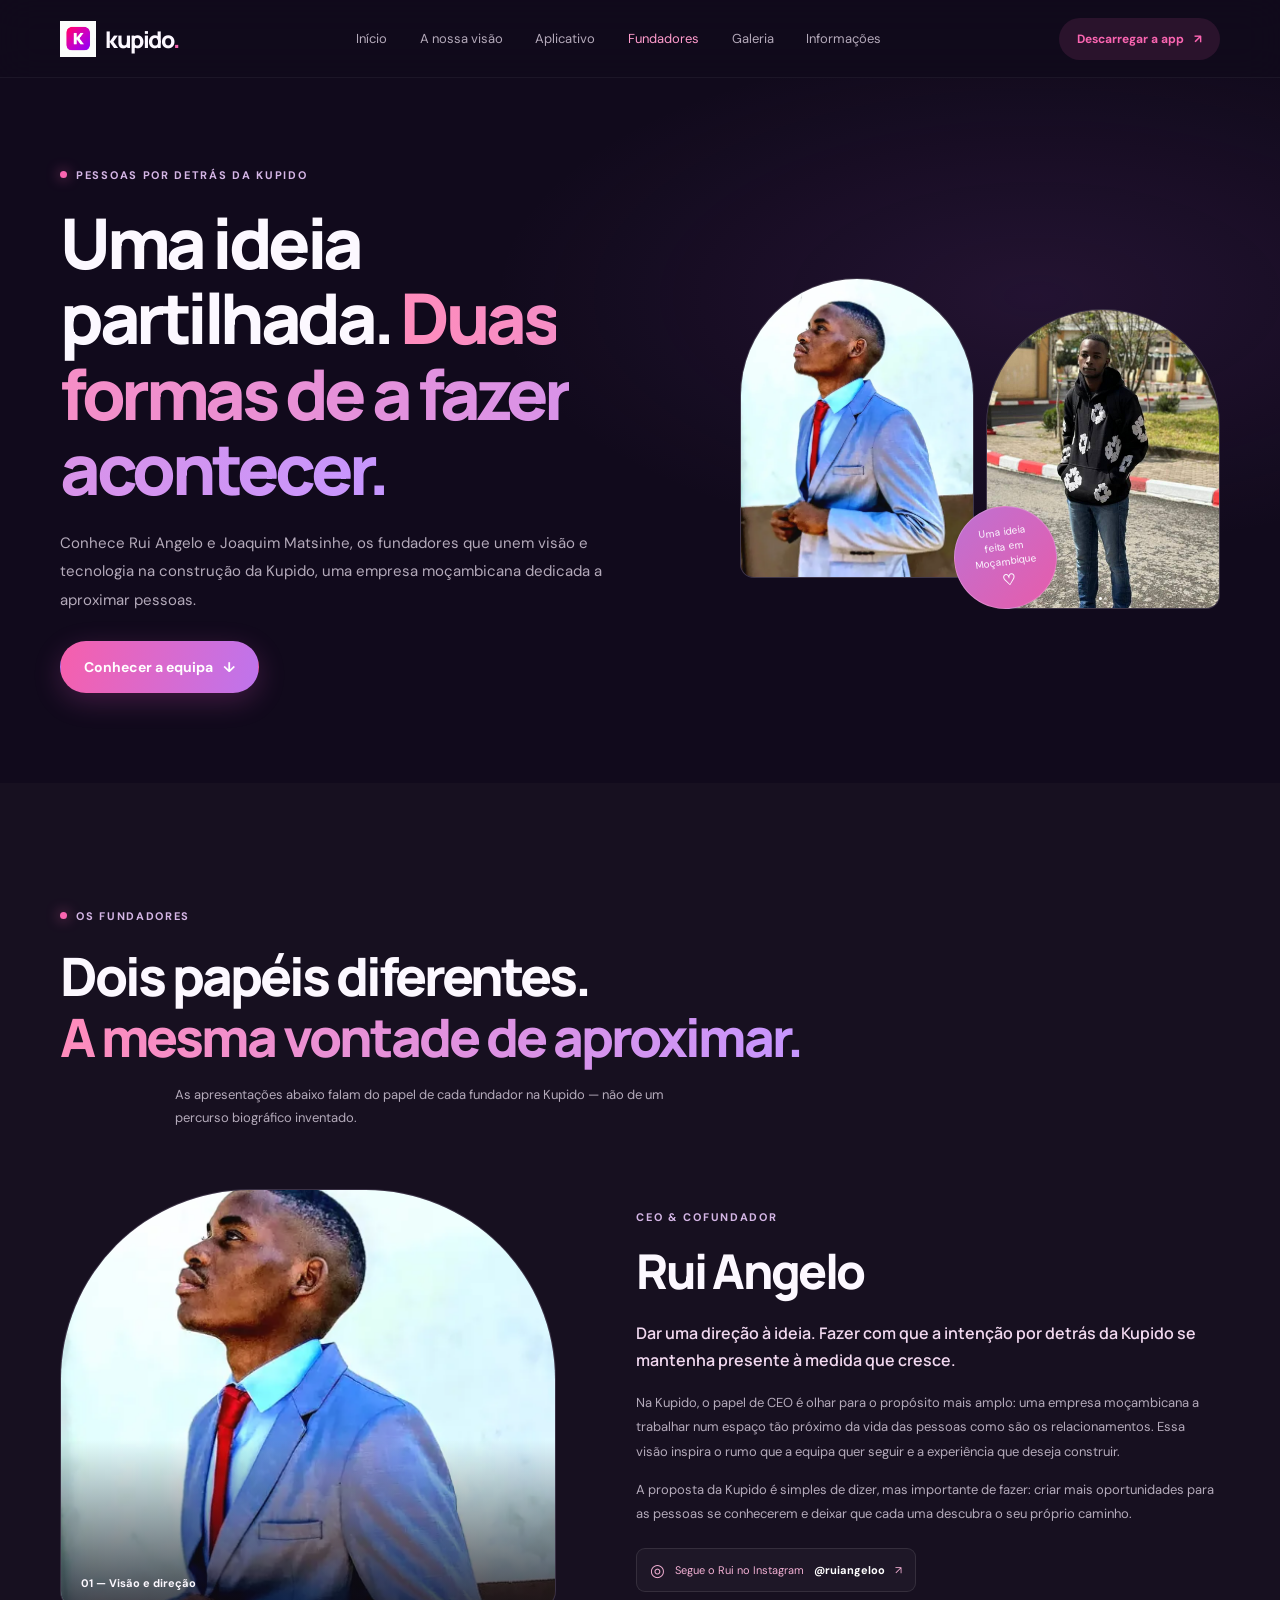
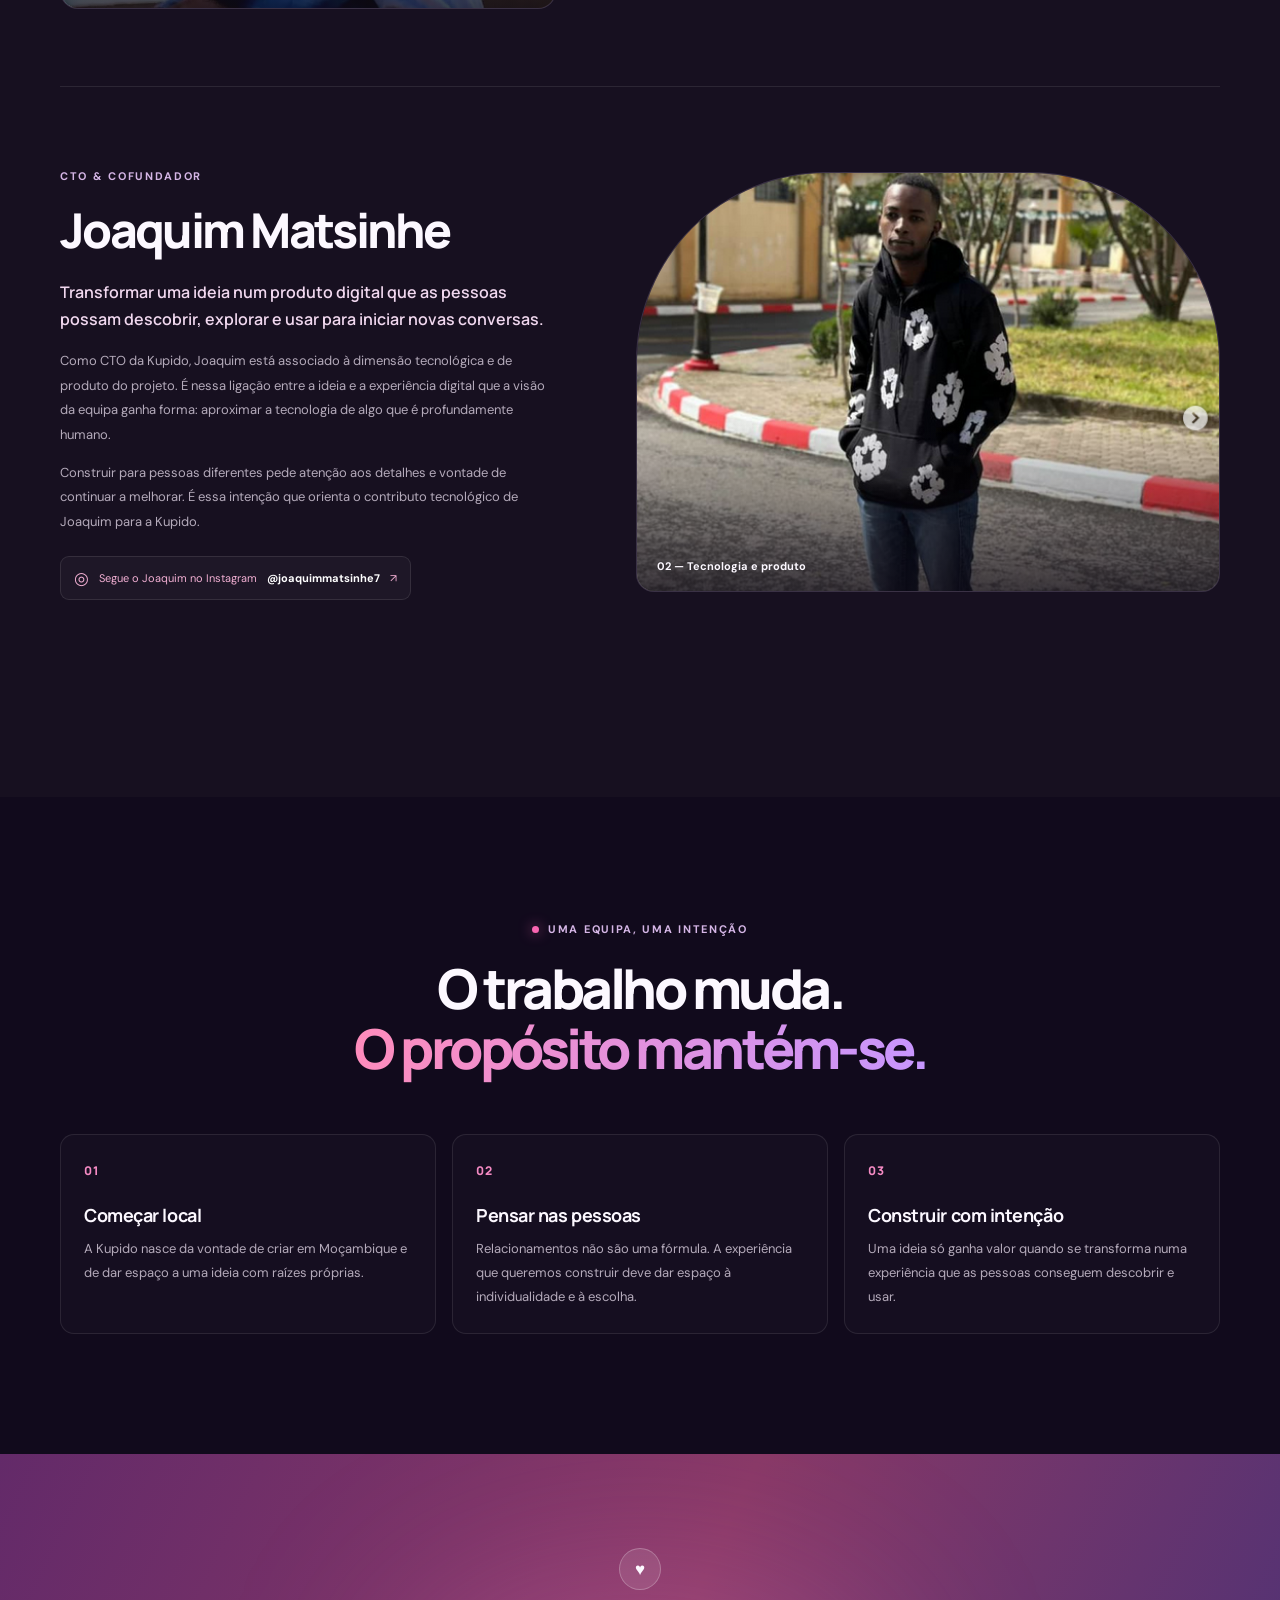
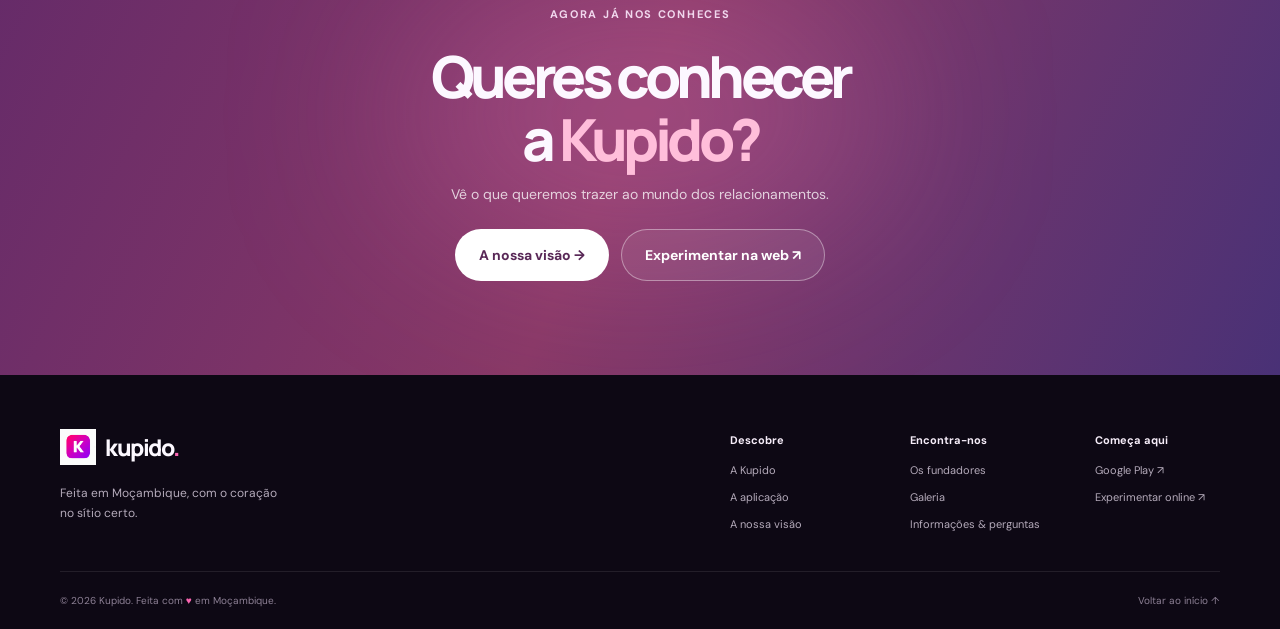
==== commit 2912b4f2: "Add files via upload" ====
--- a/equipa.html
+++ b/equipa.html
@@ -18,7 +18,7 @@
   <header class="site-header"><div class="container header-inner">
     <a class="brand" href="index.html" aria-label="Kupido — início"><span class="brand-mark" aria-hidden="true"><svg viewBox="0 0 40 40" fill="none"><path d="M20 34S5 25.1 5 14.8A8.4 8.4 0 0 1 20 10a8.4 8.4 0 0 1 15 4.8C35 25.1 20 34 20 34Z" fill="currentColor"/><path d="m12.5 19.5 5 5 10-11" stroke="#190E24" stroke-width="2.8" stroke-linecap="round" stroke-linejoin="round"/></svg></span><span class="brand-name">kupido<span>.</span></span></a>
     <button class="menu-toggle" type="button" aria-label="Abrir menu" aria-expanded="false" aria-controls="site-nav"><span></span><span></span></button>
-    <nav class="site-nav" id="site-nav" aria-label="Navegação principal"><a href="o-que-queremos.html">A nossa visão</a><a href="index.html#aplicativo">Aplicativo</a><a href="equipa.html" aria-current="page">Fundadores</a><a href="galeria.html">Galeria</a><a href="informacoes.html">Informações</a><div class="mobile-nav-actions"><a class="button button-primary" href="https://play.google.com/store/apps/details?id=com.kupidosocial.app&amp;pcampaignid=web_share" target="_blank" rel="noopener noreferrer">Google Play <span aria-hidden="true">↗</span></a><a class="button button-ghost" href="https://app-kupido-01.vercel.app/" target="_blank" rel="noopener noreferrer">Versão web <span aria-hidden="true">↗</span></a></div></nav>
+    <nav class="site-nav" id="site-nav" aria-label="Navegação principal"><a href="index.html">Início</a><a href="o-que-queremos.html">A nossa visão</a><a href="index.html#aplicativo">Aplicativo</a><a href="equipa.html" aria-current="page">Fundadores</a><a href="galeria.html">Galeria</a><a href="informacoes.html">Informações</a><div class="mobile-nav-actions"><a class="button button-primary" href="https://play.google.com/store/apps/details?id=com.kupidosocial.app&amp;pcampaignid=web_share" target="_blank" rel="noopener noreferrer">Google Play <span aria-hidden="true">↗</span></a><a class="button button-ghost" href="https://app-kupido-01.vercel.app/" target="_blank" rel="noopener noreferrer">Versão web <span aria-hidden="true">↗</span></a></div></nav>
     <a class="button button-small header-cta" href="https://play.google.com/store/apps/details?id=com.kupidosocial.app&amp;pcampaignid=web_share" target="_blank" rel="noopener noreferrer">Descarregar a app <span aria-hidden="true">↗</span></a>
   </div></header>
   <main id="conteudo">
--- a/styles.css
+++ b/styles.css
@@ -204,7 +204,6 @@
 .footer-bottom p, .footer-bottom a { margin: 0; color: #8d8095; font-size: 10px; }
 .footer-heart { color: var(--pink); }
 .footer-bottom a:hover { color: var(--text); }
-.site-nav a[aria-current="page"] { color: #ff9dcd; }
 .team-info { gap: 12px; }
 .team-info > div { min-width: 0; }
 .team-instagram { flex: 0 0 auto; color: #eda3d0; font-size: 10px; font-weight: 700; }
